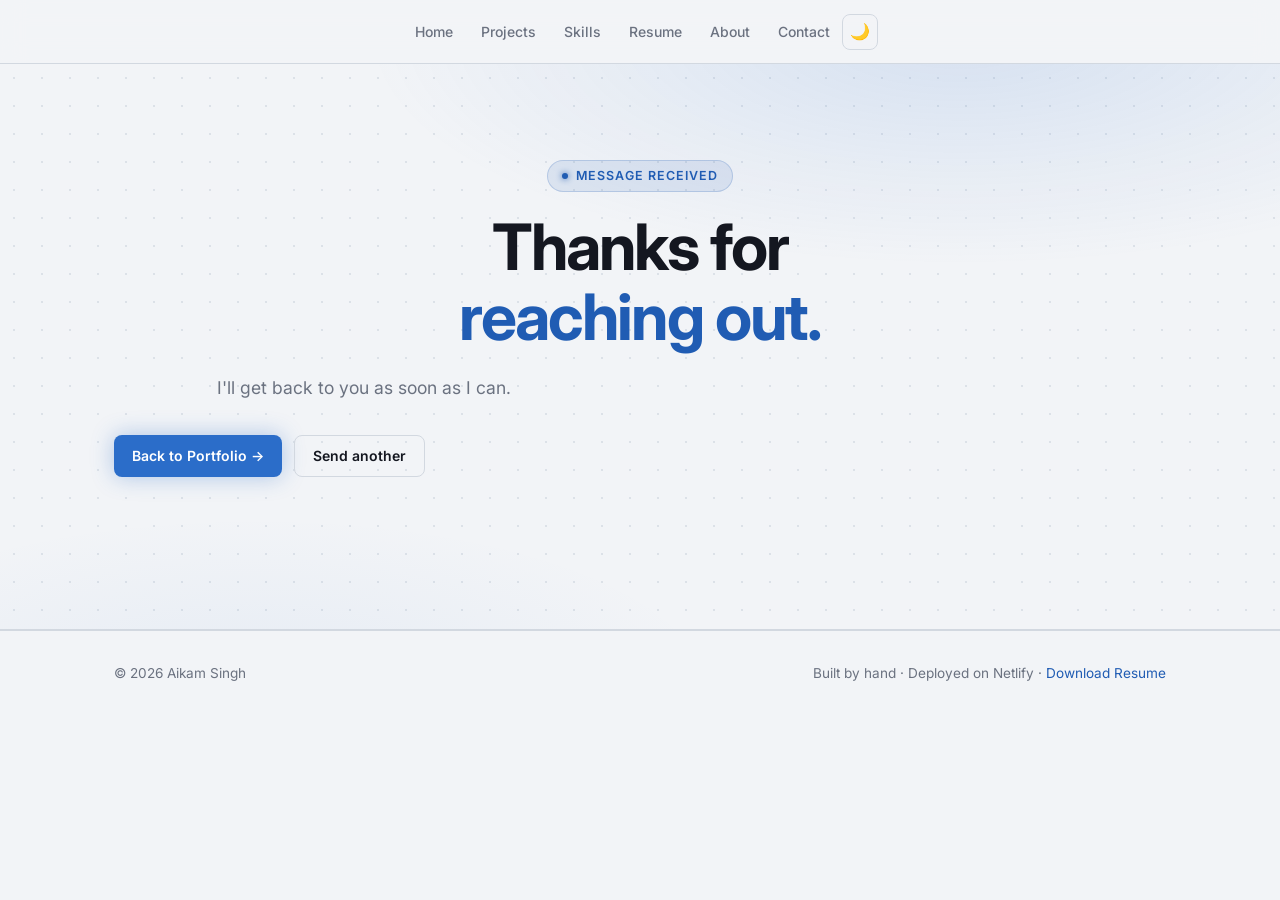
==== success.html @ bea861e4 "updated messaging and steering wheel project tab" ====
<!DOCTYPE html>
<html lang="en" data-theme="light">
<head>
  <meta charset="UTF-8" />
  <meta name="viewport" content="width=device-width, initial-scale=1.0" />
  <title>Message Sent — Aikam</title>
  <link rel="preconnect" href="https://fonts.googleapis.com" />
  <link rel="preconnect" href="https://fonts.gstatic.com" crossorigin />
  <link href="https://fonts.googleapis.com/css2?family=Inter:wght@400;500;600;700&display=swap" rel="stylesheet" />
  <link rel="stylesheet" href="style.css" />
</head>
<body>

<!-- ── Nav ───────────────────────────────────────────────────── -->
<nav>
  <div class="container nav-inner">
    <ul class="nav-links">
      <li><a href="/#home">Home</a></li>
      <li><a href="/#projects">Projects</a></li>
      <li><a href="/#skills">Skills</a></li>
      <li><a href="/#resume">Resume</a></li>
      <li><a href="/#about">About</a></li>
      <li><a href="/#contact">Contact</a></li>
    </ul>

    <div class="nav-actions">
      <button class="btn-theme" id="theme-toggle" aria-label="Toggle theme">🌙</button>
      <button class="hamburger" id="hamburger" aria-label="Menu" aria-expanded="false">
        <span></span><span></span><span></span>
      </button>
    </div>
  </div>
</nav>

<!-- Mobile menu -->
<div class="mobile-menu" id="mobile-menu">
  <a href="/#home">Home</a>
  <a href="/#projects">Projects</a>
  <a href="/#skills">Skills</a>
  <a href="/#resume">Resume</a>
  <a href="/#about">About</a>
  <a href="/#contact">Contact</a>
</div>

<!-- ── Success ────────────────────────────────────────────────── -->
<section id="home">
  <div class="hero-bg-grid" aria-hidden="true"></div>
  <div class="hero-glow" aria-hidden="true"></div>

  <div class="container">
    <div class="hero-grid" style="grid-template-columns: 1fr;">
      <div class="hero-text" style="text-align: center; align-items: center;">
        <div class="hero-tag">
          <span class="hero-tag-dot" aria-hidden="true"></span>
          Message received
        </div>
        <h1>Thanks for<br><span class="name">reaching out.</span></h1>
        <p class="hero-desc">I'll get back to you as soon as I can.</p>
        <div class="hero-cta">
          <a href="/" class="btn btn-primary btn-glow">Back to Portfolio →</a>
          <a href="/#contact" class="btn btn-outline">Send another</a>
        </div>
      </div>
    </div>
  </div>
</section>

<!-- ── Footer ─────────────────────────────────────────────────── -->
<footer>
  <div class="container footer-inner">
    <p>© 2026 Aikam Singh</p>
    <p>Built by hand · Deployed on Netlify · <a href="assets/Aikam_Resume.pdf" download class="footer-link">Download Resume</a></p>
  </div>
</footer>

<script src="main.js"></script>
</body>
</html>
---- style.css ----
/* ── Reset & Base ─────────────────────────────────────────────── */
*, *::before, *::after { box-sizing: border-box; margin: 0; padding: 0; }

/* Midnight + Blue — default dark theme */
:root {
  --bg:        #0E1116;
  --bg-alt:    #13171F;
  --surface:   #181C24;
  --border:    #252A35;
  --text:      #F4F4F5;
  --text-muted:#9DA5B0;
  --accent:    #2B6DC9;
  --accent-lt: #387EE0;
  --accent-fg: #0E1116;
  --nav-h:     64px;
  --radius:    12px;
  --shadow:    0 2px 24px rgba(0,0,0,.5);
  --transition:200ms ease;
}

/* Light mode — cool off-white to stay on-brand */
[data-theme="light"] {
  --bg:        #F2F4F7;
  --bg-alt:    #E5E9EF;
  --surface:   #FFFFFF;
  --border:    #D2D8E0;
  --text:      #141720;
  --text-muted:#6B7280;
  --accent:    #2B6DC9;
  --accent-lt: #205CB3;
  --accent-fg: #FFFFFF;
  --shadow:    0 2px 20px rgba(0,0,0,.08);
}

html { scroll-behavior: smooth; }

body {
  font-family: 'Inter', -apple-system, BlinkMacSystemFont, 'Segoe UI', sans-serif;
  background: var(--bg);
  color: var(--text);
  line-height: 1.6;
  transition: background var(--transition), color var(--transition);
}

img { max-width: 100%; display: block; }
a { color: inherit; text-decoration: none; }

/* ── Typography ───────────────────────────────────────────────── */
h1 { font-size: clamp(2.4rem, 6vw, 4rem); font-weight: 700; line-height: 1.1; letter-spacing: -.03em; }
h2 { font-size: clamp(1.6rem, 4vw, 2.4rem); font-weight: 700; letter-spacing: -.02em; }
h3 { font-size: 1.2rem; font-weight: 600; }
p  { color: var(--text-muted); font-size: 1rem; }

/* ── Layout helpers ───────────────────────────────────────────── */
.container { max-width: 1100px; margin: 0 auto; padding: 0 24px; }
section { padding: 96px 0; }

/* ── Cursor glow (desktop only) ───────────────────────────────── */
.cursor-glow {
  position: fixed; top: 0; left: 0;
  width: 700px; height: 700px;
  border-radius: 50%;
  transform: translate(calc(var(--cx, -9999px) - 50%), calc(var(--cy, -9999px) - 50%));
  background: radial-gradient(circle,
    color-mix(in srgb, var(--accent-lt) 5%, transparent) 0%,
    transparent 65%);
  pointer-events: none; z-index: 1;
  will-change: transform;
}
@media (pointer: coarse) { .cursor-glow { display: none; } }

/* ── Nav ──────────────────────────────────────────────────────── */
nav {
  position: sticky; top: 0; z-index: 100;
  background: color-mix(in srgb, var(--bg) 85%, transparent);
  backdrop-filter: blur(12px);
  -webkit-backdrop-filter: blur(12px);
  border-bottom: 1px solid var(--border);
  height: var(--nav-h);
  transition: background var(--transition), border-color var(--transition);
}

.nav-inner {
  display: flex; align-items: center; justify-content: center;
  height: 100%;
}

.nav-logo {
  font-size: 1rem; font-weight: 700; letter-spacing: -.02em;
  color: var(--text);
}
.nav-logo span { color: var(--accent-lt); }

.nav-links {
  display: flex; align-items: center; gap: 4px;
  list-style: none;
}
.nav-links a {
  font-size: .875rem; font-weight: 500; padding: 6px 12px;
  border-radius: 8px; color: var(--text-muted);
  transition: color var(--transition), background var(--transition);
}
.nav-links a:hover, .nav-links a.active {
  color: var(--text); background: var(--bg-alt);
}

.nav-actions { display: flex; align-items: center; gap: 8px; }

.btn-theme {
  background: none; border: 1px solid var(--border);
  border-radius: 8px; width: 36px; height: 36px;
  cursor: pointer; display: grid; place-items: center;
  color: var(--text-muted); transition: all var(--transition);
  font-size: 1rem;
}
.btn-theme:hover { background: var(--bg-alt); color: var(--text); }

.btn {
  display: inline-flex; align-items: center; gap: 6px;
  font-size: .875rem; font-weight: 600; padding: 9px 18px;
  border-radius: 8px; cursor: pointer;
  transition: all .2s ease;
  border: none; font-family: inherit;
}
.btn-primary {
  background: var(--accent); color: var(--accent-fg);
}
[data-theme="light"] .btn-primary { color: #ffffff; }
.btn-primary:hover { opacity: .88; transform: translateY(-1px); }
.btn-outline {
  background: transparent; color: var(--text);
  border: 1px solid var(--border);
}
.btn-outline:hover { background: var(--bg-alt); transform: translateY(-1px); }

/* Glowing primary CTA */
.btn-glow {
  box-shadow: 0 0 22px color-mix(in srgb, var(--accent) 35%, transparent);
}
.btn-glow:hover {
  box-shadow: 0 0 36px color-mix(in srgb, var(--accent) 55%, transparent);
}

.hamburger {
  display: none; flex-direction: column; gap: 5px;
  background: none; border: none; cursor: pointer; padding: 4px;
}
.hamburger span {
  display: block; width: 22px; height: 2px;
  background: var(--text); border-radius: 2px;
  transition: transform .2s, opacity .2s;
}

/* Mobile nav */
.mobile-menu {
  display: none; position: fixed; inset: var(--nav-h) 0 0 0;
  background: var(--bg); border-top: 1px solid var(--border);
  padding: 24px; flex-direction: column; gap: 8px; z-index: 99;
}
.mobile-menu.open { display: flex; }
.mobile-menu a {
  padding: 12px 16px; border-radius: 8px; font-weight: 500;
  color: var(--text-muted);
}
.mobile-menu a:hover { background: var(--bg-alt); color: var(--text); }

/* ── Hero ─────────────────────────────────────────────────────── */
#home {
  position: relative;
  overflow: hidden;
  padding: 96px 0 112px;
  border-bottom: 1px solid var(--border);
}

/* Dot grid — PCB-inspired */
.hero-bg-grid {
  position: absolute; inset: 0;
  background-image: radial-gradient(
    circle,
    color-mix(in srgb, var(--border) 70%, transparent) 1px,
    transparent 1px
  );
  background-size: 28px 28px;
  pointer-events: none;
}

/* Ambient glow */
.hero-glow {
  position: absolute; inset: 0;
  background:
    radial-gradient(ellipse 80% 70% at 75% -5%,
      color-mix(in srgb, var(--accent) 14%, transparent), transparent 58%),
    radial-gradient(ellipse 60% 50% at 20% 110%,
      color-mix(in srgb, var(--accent) 6%, transparent), transparent 60%);
  pointer-events: none;
  animation: glow-breathe 8s ease-in-out infinite;
}
@keyframes glow-breathe {
  0%, 100% { opacity: 1; }
  50%       { opacity: .6; }
}

.hero-grid {
  display: grid;
  grid-template-columns: 1fr 320px;
  gap: 80px; align-items: center;
  position: relative; z-index: 2;
}

/* Hero text — stagger on page load via CSS animation */
@keyframes hero-in {
  from { opacity: 0; transform: translateY(16px); }
  to   { opacity: 1; transform: none; }
}

.hero-text > *:nth-child(1) { animation: hero-in .5s  .08s ease both; }
.hero-text > *:nth-child(2) { animation: hero-in .55s .18s ease both; }
.hero-text > *:nth-child(3) { animation: hero-in .55s .28s ease both; }
.hero-text > *:nth-child(4) { animation: hero-in .55s .38s ease both; }
.hero-text > *:nth-child(5) { animation: hero-in .55s .48s ease both; }

.hero-photo-wrap { animation: hero-in .6s .28s ease both; }

.hero-tag {
  display: inline-flex; align-items: center; gap: 8px;
  font-size: .78rem; font-weight: 600; letter-spacing: .08em; text-transform: uppercase;
  color: var(--accent-lt);
  background: color-mix(in srgb, var(--accent-lt) 10%, transparent);
  border: 1px solid color-mix(in srgb, var(--accent-lt) 20%, transparent);
  padding: 5px 14px; border-radius: 100px; margin-bottom: 20px;
}
.hero-tag-dot {
  width: 6px; height: 6px; border-radius: 50%;
  background: var(--accent-lt);
  box-shadow: 0 0 6px var(--accent-lt);
  animation: dot-pulse 2s ease-in-out infinite;
  flex-shrink: 0;
}
@keyframes dot-pulse {
  0%, 100% { opacity: 1; box-shadow: 0 0 6px var(--accent-lt); }
  50%       { opacity: .5; box-shadow: 0 0 12px var(--accent-lt); }
}

.hero-text h1 { margin-bottom: 20px; }
.hero-text h1 .name { display: block; color: var(--accent-lt); }

.hero-desc { font-size: 1.1rem; max-width: 500px; margin-bottom: 32px; line-height: 1.7; }

.hero-cta { display: flex; flex-wrap: wrap; gap: 12px; margin-bottom: 40px; }

.hero-links { display: flex; gap: 20px; }
.hero-link {
  font-size: .875rem; font-weight: 500; color: var(--text-muted);
  display: flex; align-items: center; gap: 7px;
  border-bottom: 1px solid transparent;
  transition: color var(--transition), border-color var(--transition);
  padding-bottom: 2px;
}
.hero-link:hover { color: var(--text); border-color: var(--text); }

/* Hero photo */
.hero-photo-wrap { position: relative; }

.hero-photo {
  position: relative; z-index: 1;
  border-radius: var(--radius);
  overflow: hidden;
}
.hero-photo img {
  width: 100%; aspect-ratio: 3/4; object-fit: cover;
  border-radius: var(--radius);
  box-shadow: 0 0 0 1px var(--border), var(--shadow);
  transition: transform .4s ease;
}
.hero-photo-wrap:hover .hero-photo img { transform: scale(1.02); }

/* Decorative offset ring */
.hero-photo-ring {
  position: absolute;
  inset: 14px -14px -14px 14px;
  border: 2px solid color-mix(in srgb, var(--accent-lt) 28%, transparent);
  border-radius: var(--radius);
  z-index: 0;
  pointer-events: none;
}


/* ── Section header ───────────────────────────────────────────── */
.section-header { margin-bottom: 56px; }
.section-header h2 { margin-bottom: 12px; }
.section-header p { max-width: 520px; font-size: 1.05rem; }

.section-label {
  font-size: .72rem; font-weight: 700; letter-spacing: .11em; text-transform: uppercase;
  color: var(--accent-lt); margin-bottom: 12px; display: block;
}

/* ── Projects ─────────────────────────────────────────────────── */
#projects { background: var(--bg-alt); }

.projects-grid {
  display: grid;
  grid-template-columns: repeat(auto-fill, minmax(320px, 1fr));
  gap: 24px;
}

.project-card {
  background: var(--surface); border: 1px solid var(--border);
  border-radius: var(--radius); overflow: hidden;
  box-shadow: var(--shadow);
  transition: transform .25s ease, box-shadow .25s ease, border-color .25s ease;
  display: flex; flex-direction: column;
}
.project-card:hover {
  transform: translateY(-6px);
  box-shadow: 0 24px 60px rgba(0,0,0,.3);
  border-color: color-mix(in srgb, var(--accent-lt) 28%, var(--border));
}
[data-theme="light"] .project-card:hover { box-shadow: 0 12px 40px rgba(0,0,0,.12); }

.project-img {
  aspect-ratio: 16/9; overflow: hidden;
  background: var(--bg-alt);
  position: relative;
}
.project-img img {
  width: 100%; height: 100%; object-fit: cover;
  transition: transform .45s ease;
}
.project-card:hover .project-img img { transform: scale(1.05); }

/* Overlay gradient for depth */
.project-img-overlay {
  position: absolute; inset: 0;
  background: linear-gradient(to bottom, transparent 55%, rgba(0,0,0,.35));
  opacity: 0; transition: opacity .3s ease;
  pointer-events: none;
}
.project-card:hover .project-img-overlay { opacity: 1; }

.project-img-placeholder {
  width: 100%; height: 100%;
  display: grid; place-items: center;
  color: var(--text-muted);
}

.project-body { padding: 24px; flex: 1; display: flex; flex-direction: column; }
.project-meta {
  display: flex; align-items: center; justify-content: space-between;
  margin-bottom: 10px;
}

.tag {
  font-size: .68rem; font-weight: 700; letter-spacing: .06em; text-transform: uppercase;
  padding: 3px 9px; border-radius: 4px;
  background: color-mix(in srgb, var(--accent-lt) 12%, transparent);
  color: var(--accent-lt);
}
.tag-wip { background: color-mix(in srgb, #f59e0b 12%, transparent); color: #f59e0b; }
[data-theme="light"] .tag-wip { color: #d97706; }

.project-body h3 { font-size: 1.15rem; margin-bottom: 8px; }
.project-body p { font-size: .9rem; flex: 1; margin-bottom: 20px; }

.project-footer { display: flex; align-items: center; justify-content: space-between; }
.project-chips { display: flex; flex-wrap: wrap; gap: 6px; }
.chip {
  font-size: .68rem; font-weight: 500; padding: 3px 9px;
  border: 1px solid var(--border); border-radius: 4px;
  color: var(--text-muted);
  transition: border-color .2s, color .2s;
}
.project-card:hover .chip {
  border-color: color-mix(in srgb, var(--accent-lt) 25%, var(--border));
}

.project-arrow {
  font-size: 1rem; color: var(--text-muted);
  transition: transform .2s, color .2s;
}
.project-card:hover .project-arrow { transform: translate(3px,-3px); color: var(--accent-lt); }

/* ── Skills ───────────────────────────────────────────────────── */
#skills { background: var(--bg); }

.skills-categories { display: flex; flex-direction: column; gap: 48px; }

.skill-cat-block {}

.skill-cat-label {
  font-size: .7rem; font-weight: 700; letter-spacing: .1em; text-transform: uppercase;
  color: var(--text-muted); margin-bottom: 16px; display: block;
}

/* Icon grid */
.skill-icon-grid {
  display: grid;
  grid-template-columns: repeat(auto-fill, minmax(90px, 1fr));
  gap: 10px;
}

.skill-icon-card {
  display: flex; flex-direction: column; align-items: center;
  gap: 10px; padding: 18px 10px 14px;
  background: var(--surface); border: 1px solid var(--border);
  border-radius: 12px; text-align: center; cursor: default;
  transition: transform .2s ease, box-shadow .2s ease, border-color .2s ease;
}
.skill-icon-card:hover {
  transform: translateY(-4px);
  box-shadow: 0 10px 28px rgba(0,0,0,.22);
  border-color: color-mix(in srgb, var(--accent-lt) 32%, var(--border));
}

/* devicon <i> font icons */
.skill-icon-card i {
  font-size: 2.1rem;
  line-height: 1;
  display: block;
  transition: transform .2s ease;
}
.skill-icon-card:hover i { transform: scale(1.1); }

/* Unreal Engine is monochrome — invert in dark mode */
.skill-icon-ue {
  color: var(--text);
}

/* Custom inline SVG icons */
.skill-svg {
  width: 34px; height: 34px;
  color: var(--text-muted);
  transition: color .2s ease, transform .2s ease;
  flex-shrink: 0;
}
.skill-icon-card:hover .skill-svg {
  color: var(--accent-lt);
  transform: scale(1.1);
}

.skill-icon-card span {
  font-size: .7rem; font-weight: 600; color: var(--text-muted);
  letter-spacing: .01em; line-height: 1.2;
  transition: color .2s;
}
.skill-icon-card:hover span { color: var(--text); }

/* ── Resume — compact card ────────────────────────────────────── */
#resume { background: var(--bg-alt); padding: 64px 0; }

.resume-compact {
  display: flex; align-items: center; justify-content: space-between;
  gap: 40px; padding: 40px 48px;
  background: var(--surface); border: 1px solid var(--border);
  border-radius: 16px; box-shadow: var(--shadow);
  transition: border-color var(--transition), box-shadow var(--transition);
}
.resume-compact:hover {
  border-color: color-mix(in srgb, var(--accent-lt) 25%, var(--border));
  box-shadow: 0 8px 40px rgba(0,0,0,.2);
}

.resume-compact-left .section-label { margin-bottom: 8px; }
.resume-compact-left h2 { font-size: clamp(1.4rem, 3vw, 1.9rem); margin-bottom: 8px; }
.resume-compact-left p { font-size: .9rem; }

.resume-compact-right {
  display: flex; gap: 12px; flex-shrink: 0; flex-wrap: wrap; justify-content: flex-end;
}

/* ── About ────────────────────────────────────────────────────── */
#about { background: var(--bg); }

.about-grid {
  display: grid; grid-template-columns: 1fr 1fr; gap: 80px; align-items: center;
}
.about-photo img {
  width: 100%; border-radius: var(--radius);
  box-shadow: var(--shadow); object-fit: cover;
  transition: transform .4s ease;
}
.about-photo:hover img { transform: scale(1.01); }

.about-text h2 { margin-bottom: 16px; }
.about-text p { margin-bottom: 16px; line-height: 1.75; }

.about-badges {
  display: flex; flex-wrap: wrap; gap: 10px; margin-top: 28px;
}
.about-badge {
  font-size: .8rem; font-weight: 600;
  padding: 7px 16px; border-radius: 100px;
  background: var(--bg-alt);
  border: 1px solid var(--border);
  color: var(--text-muted);
  transition: all .2s ease;
}
.about-badge:hover {
  border-color: color-mix(in srgb, var(--accent-lt) 30%, var(--border));
  color: var(--text);
}

/* ── Contact ──────────────────────────────────────────────────── */
#contact { background: var(--bg-alt); }
.contact-wrapper { max-width: 640px; }
.contact-links { display: flex; flex-direction: column; gap: 16px; }
.contact-link {
  display: flex; align-items: center; gap: 16px;
  padding: 20px 24px; background: var(--surface);
  border: 1px solid var(--border); border-radius: var(--radius);
  box-shadow: var(--shadow); transition: all var(--transition);
}
.contact-link:hover { border-color: var(--accent-lt); transform: translateX(4px); }
.contact-link-icon {
  width: 44px; height: 44px; border-radius: 10px; display: grid; place-items: center;
  background: color-mix(in srgb, var(--accent-lt) 10%, transparent);
  font-size: 1.2rem; flex-shrink: 0;
}
.contact-link-text span {
  display: block; font-size: .72rem; font-weight: 700; letter-spacing: .06em;
  text-transform: uppercase; color: var(--text-muted); margin-bottom: 2px;
}
.contact-link-text strong { font-size: .95rem; color: var(--text); }

/* ── Footer ───────────────────────────────────────────────────── */
footer { border-top: 1px solid var(--border); padding: 32px 0; }
.footer-inner { display: flex; align-items: center; justify-content: space-between; }
footer p { font-size: .85rem; }

/* ── Scroll animations ────────────────────────────────────────── */
.fade-in {
  opacity: 0; transform: translateY(22px);
  transition: opacity .55s ease, transform .55s ease;
}
.fade-in.visible { opacity: 1; transform: none; }

/* ── Responsive ───────────────────────────────────────────────── */
@media (max-width: 900px) {
  .resume-compact { flex-direction: column; align-items: flex-start; padding: 32px; }
  .resume-compact-right { justify-content: flex-start; }
}

@media (max-width: 768px) {
  section { padding: 64px 0; }
  .nav-links, .nav-actions .btn { display: none; }
  .hamburger { display: flex; }

  #home { padding: 72px 0 88px; }

  .hero-grid { grid-template-columns: 1fr; gap: 48px; }
  .hero-photo-wrap { order: -1; max-width: 280px; margin: 0 auto; }
  .hero-photo img { aspect-ratio: 4/3; }
  .hero-float-badge { display: none; }

  .about-grid { grid-template-columns: 1fr; gap: 40px; }

  .footer-inner { flex-direction: column; gap: 8px; text-align: center; }
}

@media (max-width: 480px) {
  .projects-grid { grid-template-columns: 1fr; }
  .hero-cta { flex-direction: column; }
  .hero-cta .btn { justify-content: center; }
  .resume-compact-right { flex-direction: column; width: 100%; }
  .resume-compact-right .btn { justify-content: center; }
}

/* ── Reduced motion ───────────────────────────────────────────── */
@media (prefers-reduced-motion: reduce) {
  *, *::before, *::after {
    animation-duration: .01ms !important;
    animation-iteration-count: 1 !important;
    transition-duration: .01ms !important;
  }
  html { scroll-behavior: auto; }
  .cursor-glow { display: none; }
}

/* ── Utility ──────────────────────────────────────────────────── */
.btn-nav        { font-size: .8rem; padding: 7px 14px; }
.btn-full       { width: 100%; justify-content: center; }
.btn-full-mb    { width: 100%; justify-content: center; margin-bottom: 12px; }
.footer-link    { color: var(--accent-lt); }
.footer-link-muted { font-size: .85rem; color: var(--text-muted); }
.footer-nav     { display: flex; gap: 16px; align-items: center; }
.project-date   { font-size: .8rem; color: var(--text-muted); }
.container-narrow { max-width: 720px; }
.results-note   { margin-top: 16px; }

/* ─────────────────────────────────────────────────────────────── */
/* PROJECT PAGE STYLES — preserved unchanged                       */
/* ─────────────────────────────────────────────────────────────── */

/* ── Project page layout ──────────────────────────────────────── */
.project-hero { padding: 64px 0 0; border-bottom: 1px solid var(--border); }
.project-hero--pad { padding-bottom: 64px; }
.project-hero .hero-tag { margin-bottom: 16px; }
.project-hero-text { max-width: 720px; margin-bottom: 56px; }

.back-link {
  display: inline-flex; align-items: center; gap: 8px;
  font-size: .875rem; font-weight: 500; color: var(--text-muted);
  margin-bottom: 32px; transition: color var(--transition);
}
.back-link:hover { color: var(--accent-lt); }

.project-hero h1 { margin-bottom: 20px; font-size: clamp(2rem, 5vw, 3.2rem); }
.lead { font-size: 1.1rem; color: var(--text-muted); max-width: 680px; margin-bottom: 32px; }

.meta-strip { display: flex; flex-wrap: wrap; gap: 32px; }
.meta-strip--sep {
  margin-bottom: 48px; padding-bottom: 48px;
  border-bottom: 1px solid var(--border);
}
.meta-item span {
  display: block; font-size: .7rem; font-weight: 700; letter-spacing: .08em;
  text-transform: uppercase; color: var(--text-muted); margin-bottom: 4px;
}
.meta-item strong { font-size: .95rem; }

.hero-image-grid { display: grid; grid-template-columns: 2fr 1fr; gap: 12px; }
.hero-image-grid img {
  width: 100%; height: 100%; object-fit: cover;
  border-radius: var(--radius) var(--radius) 0 0;
}
.hero-image-grid img:first-child { border-radius: var(--radius) 0 0 0; }
.hero-image-grid img:last-child  { border-radius: 0 var(--radius) 0 0; }
.hero-image-full img {
  width: 100%; height: 480px; object-fit: cover;
  border-radius: var(--radius) var(--radius) 0 0;
  display: block;
}
.hero-image-container { padding-left: 24px; padding-right: 0; max-width: 1100px; }

/* ── Case study body ──────────────────────────────────────────── */
.case-study { padding: 80px 0; }
.case-study-inner {
  max-width: 740px;
  margin: 0 auto;
}
.case-body { min-width: 0; }

.section-block { margin-bottom: 64px; }
.section-block h2 {
  font-size: 1.5rem; margin-bottom: 16px;
  padding-bottom: 12px; border-bottom: 1px solid var(--border);
}
.section-block p { margin-bottom: 16px; }
.section-block p:last-child { margin-bottom: 0; }

.callout {
  background: color-mix(in srgb, var(--accent-lt) 8%, transparent);
  border-left: 3px solid var(--accent-lt);
  border-radius: 0 8px 8px 0; padding: 16px 20px; margin: 24px 0;
}
.callout p { color: var(--text); font-size: .9rem; margin: 0; }

.image-block { margin: 32px 0; }
.image-block img { width: 100%; border-radius: var(--radius); border: 1px solid var(--border); }
.image-block figcaption { font-size: .8rem; color: var(--text-muted); margin-top: 10px; text-align: center; }

.image-row { display: grid; grid-template-columns: 1fr 1fr; gap: 12px; margin: 32px 0; }
.image-row figure img {
  width: 100%; border-radius: var(--radius);
  border: 1px solid var(--border); object-fit: cover;
}
.image-row figcaption { font-size: .8rem; color: var(--text-muted); margin-top: 8px; text-align: center; }

.spec-list {
  list-style: none; display: flex; flex-direction: column;
  border: 1px solid var(--border); border-radius: var(--radius);
  overflow: hidden; margin: 24px 0;
}
.spec-list li {
  display: flex; justify-content: space-between; align-items: center;
  padding: 12px 16px; font-size: .9rem; border-bottom: 1px solid var(--border);
}
.spec-list li:last-child { border-bottom: none; }
.spec-list li:nth-child(even) { background: var(--bg-alt); }
.spec-list li span:first-child { color: var(--text-muted); }
.spec-list li span:last-child  { font-weight: 600; }

.challenge-card {
  background: var(--surface); border: 1px solid var(--border);
  border-radius: var(--radius); padding: 20px 24px; margin-bottom: 16px;
}
.challenge-card h4 { font-size: .9rem; margin-bottom: 8px; color: var(--text); }
.challenge-card p  { font-size: .875rem; margin: 0; }

.sidebar-card {
  background: var(--surface); border: 1px solid var(--border);
  border-radius: var(--radius); padding: 24px;
  margin-bottom: 20px; box-shadow: var(--shadow);
}
.sidebar-card h4 {
  font-size: .7rem; font-weight: 700; letter-spacing: .08em;
  text-transform: uppercase; color: var(--text-muted); margin-bottom: 16px;
}
.sidebar-tags { display: flex; flex-wrap: wrap; gap: 8px; }
.sidebar-card ul { list-style: none; display: flex; flex-direction: column; gap: 8px; }
.sidebar-card ul li { font-size: .875rem; color: var(--text-muted); padding-left: 12px; position: relative; }
.sidebar-card ul li::before { content: '→'; position: absolute; left: 0; color: var(--accent-lt); }

.toc { list-style: none; display: flex; flex-direction: column; gap: 4px; }
.toc a {
  display: block; font-size: .85rem; padding: 6px 0;
  color: var(--text-muted); border-bottom: 1px solid var(--border);
  transition: color var(--transition);
}
.toc a:last-child { border-bottom: none; }
.toc a:hover { color: var(--accent-lt); }

.results-grid { display: grid; grid-template-columns: 1fr 1fr; gap: 16px; margin: 24px 0; }
.result-stat {
  background: var(--bg-alt); border: 1px solid var(--border);
  border-radius: var(--radius); padding: 20px;
}
.result-stat .number {
  font-size: 2rem; font-weight: 700; color: var(--accent-lt);
  letter-spacing: -.02em; display: block; margin-bottom: 4px;
}
.result-stat p { font-size: .85rem; margin: 0; }

/* ── WIP banner ───────────────────────────────────────────────── */
.wip-banner {
  background: color-mix(in srgb, #f59e0b 12%, transparent);
  border: 1px solid color-mix(in srgb, #f59e0b 30%, transparent);
  border-radius: 12px; padding: 20px 24px; margin: 48px 0;
  display: flex; gap: 16px; align-items: flex-start;
}
.wip-banner-icon { font-size: 1.5rem; flex-shrink: 0; }
.wip-banner h3 { font-size: 1rem; color: #d97706; margin-bottom: 6px; }
[data-theme="dark"] .wip-banner h3 { color: #f59e0b; }
.wip-banner p { font-size: .9rem; margin: 0; }

.content-section { padding: 80px 0; }
.content-section h2 {
  font-size: 1.5rem; margin-bottom: 16px;
  padding-bottom: 12px; border-bottom: 1px solid var(--border);
}
.content-section p { margin-bottom: 16px; }

.placeholder-img {
  width: 100%; aspect-ratio: 16/9;
  background: var(--bg-alt); border: 1px dashed var(--border);
  border-radius: 12px; display: grid; place-items: center;
  color: var(--text-muted); font-size: 3rem; margin: 32px 0;
}

/* ── Contact form ─────────────────────────────────────────────── */
.contact-form {
  max-width: 560px;
  display: flex; flex-direction: column; gap: 20px;
  margin-bottom: 40px;
}
.form-honeypot { display: none; }
.form-row { display: flex; flex-direction: column; gap: 6px; }
.form-label {
  font-size: .75rem; font-weight: 700; letter-spacing: .08em;
  text-transform: uppercase; color: var(--text-muted);
}
.form-input,
.form-textarea {
  background: var(--surface); border: 1px solid var(--border);
  border-radius: 8px; padding: 12px 16px;
  font-family: inherit; font-size: .95rem; color: var(--text);
  width: 100%; transition: border-color var(--transition);
}
.form-input:focus,
.form-textarea:focus { outline: none; border-color: var(--accent-lt); }
.form-textarea { resize: vertical; min-height: 120px; }
.form-submit { align-self: flex-start; }
.form-status {
  font-size: .875rem; padding: 10px 16px;
  border-radius: 8px; display: none;
}
.form-status.visible { display: block; }
.form-status--ok  { color: #4ade80; background: rgba(74,222,128,.08); }
.form-status--err { color: #f87171; background: rgba(248,113,113,.08); }

.contact-social-links { display: flex; flex-direction: column; gap: 12px; }
.contact-social-links .contact-link { padding: 16px 20px; }

/* ── Project pages — responsive ───────────────────────────────── */
@media (max-width: 900px) {
  .hero-image-grid { grid-template-columns: 1fr; }
  .hero-image-grid img { border-radius: 0; }
  .hero-image-grid img:first-child { border-radius: var(--radius) var(--radius) 0 0; }
  .hero-image-grid img:last-child  { display: none; }
  .results-grid { grid-template-columns: 1fr 1fr; }
  .image-row { grid-template-columns: 1fr; }
}
@media (max-width: 480px) {
  .results-grid { grid-template-columns: 1fr; }
  .meta-strip { gap: 20px; }
}

/* ── Lightbox ──────────────────────────────────────────────────── */
.lightbox-trigger {
  cursor: zoom-in;
  transition: opacity 0.15s;
}
.lightbox-trigger:hover { opacity: 0.88; }

.lightbox-overlay {
  position: fixed; inset: 0; z-index: 1000;
  background: rgba(0, 0, 0, 0.88);
  display: flex; align-items: center; justify-content: center;
  padding: 24px;
  opacity: 0; pointer-events: none;
  transition: opacity 0.2s ease;
}
.lightbox-overlay.open {
  opacity: 1; pointer-events: auto;
}
.lightbox-overlay img {
  max-width: 100%; max-height: 90vh;
  object-fit: contain;
  border-radius: var(--radius);
  box-shadow: 0 24px 80px rgba(0,0,0,0.6);
  transform: scale(0.95);
  transition: transform 0.2s ease;
}
.lightbox-overlay.open img { transform: scale(1); }

.lightbox-close {
  position: absolute; top: 20px; right: 24px;
  background: none; border: none;
  color: #fff; font-size: 1.8rem; line-height: 1;
  cursor: pointer; opacity: 0.7;
  transition: opacity 0.15s;
}
.lightbox-close:hover { opacity: 1; }
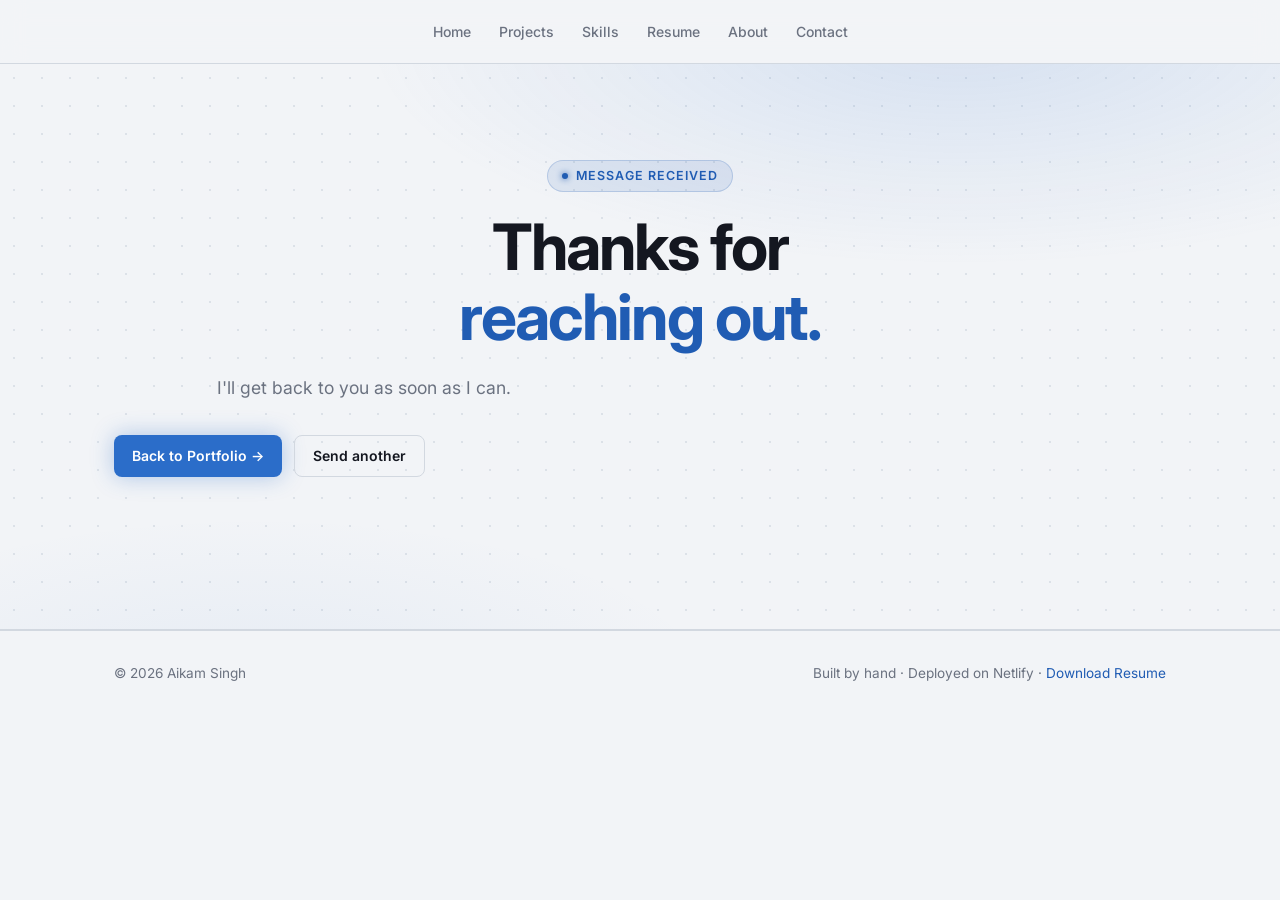
==== commit 7a07b7c7: "removed light/mode dark mode function" ====
--- a/success.html
+++ b/success.html
@@ -24,8 +24,7 @@
     </ul>
 
     <div class="nav-actions">
-      <button class="btn-theme" id="theme-toggle" aria-label="Toggle theme">🌙</button>
-      <button class="hamburger" id="hamburger" aria-label="Menu" aria-expanded="false">
+<button class="hamburger" id="hamburger" aria-label="Menu" aria-expanded="false">
         <span></span><span></span><span></span>
       </button>
     </div>
--- a/style.css
+++ b/style.css
@@ -412,19 +412,6 @@
   border-color: color-mix(in srgb, var(--accent-lt) 32%, var(--border));
 }
 
-/* devicon <i> font icons */
-.skill-icon-card i {
-  font-size: 2.1rem;
-  line-height: 1;
-  display: block;
-  transition: transform .2s ease;
-}
-.skill-icon-card:hover i { transform: scale(1.1); }
-
-/* Unreal Engine is monochrome — invert in dark mode */
-.skill-icon-ue {
-  color: var(--text);
-}
 
 /* Custom inline SVG icons */
 .skill-svg {
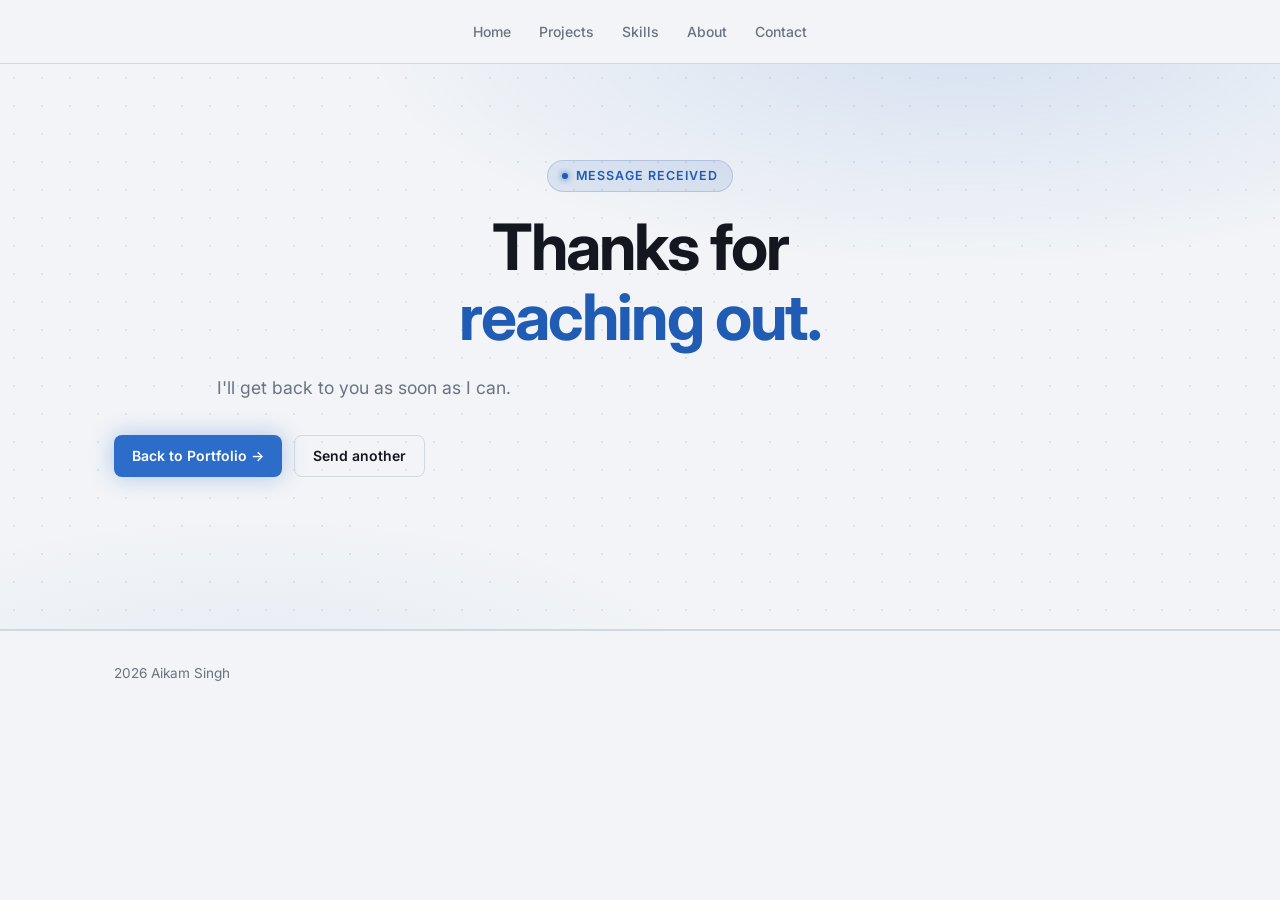
==== commit bb55e824: "updated security stuff" ====
--- a/success.html
+++ b/success.html
@@ -1,77 +1,77 @@
 <!DOCTYPE html>
 <html lang="en" data-theme="light">
+
 <head>
   <meta charset="UTF-8" />
   <meta name="viewport" content="width=device-width, initial-scale=1.0" />
-  <title>Message Sent — Aikam</title>
+  <title>Message Sent</title>
   <link rel="preconnect" href="https://fonts.googleapis.com" />
   <link rel="preconnect" href="https://fonts.gstatic.com" crossorigin />
   <link href="https://fonts.googleapis.com/css2?family=Inter:wght@400;500;600;700&display=swap" rel="stylesheet" />
   <link rel="stylesheet" href="style.css" />
 </head>
+
 <body>
 
-<!-- ── Nav ───────────────────────────────────────────────────── -->
-<nav>
-  <div class="container nav-inner">
-    <ul class="nav-links">
-      <li><a href="/#home">Home</a></li>
-      <li><a href="/#projects">Projects</a></li>
-      <li><a href="/#skills">Skills</a></li>
-      <li><a href="/#resume">Resume</a></li>
-      <li><a href="/#about">About</a></li>
-      <li><a href="/#contact">Contact</a></li>
-    </ul>
+  <!-- ── Nav ───────────────────────────────────────────────────── -->
+  <nav>
+    <div class="container nav-inner">
+      <ul class="nav-links">
+        <li><a href="/#home">Home</a></li>
+        <li><a href="/#projects">Projects</a></li>
+        <li><a href="/#skills">Skills</a></li>
+        <li><a href="/#about">About</a></li>
+        <li><a href="/#contact">Contact</a></li>
+      </ul>
 
-    <div class="nav-actions">
-<button class="hamburger" id="hamburger" aria-label="Menu" aria-expanded="false">
-        <span></span><span></span><span></span>
-      </button>
+      <div class="nav-actions">
+        <button class="hamburger" id="hamburger" aria-label="Menu" aria-expanded="false">
+          <span></span><span></span><span></span>
+        </button>
+      </div>
     </div>
+  </nav>
+
+  <!-- Mobile menu -->
+  <div class="mobile-menu" id="mobile-menu">
+    <a href="/#home">Home</a>
+    <a href="/#projects">Projects</a>
+    <a href="/#skills">Skills</a>
+    <a href="/#about">About</a>
+    <a href="/#contact">Contact</a>
   </div>
-</nav>
 
-<!-- Mobile menu -->
-<div class="mobile-menu" id="mobile-menu">
-  <a href="/#home">Home</a>
-  <a href="/#projects">Projects</a>
-  <a href="/#skills">Skills</a>
-  <a href="/#resume">Resume</a>
-  <a href="/#about">About</a>
-  <a href="/#contact">Contact</a>
-</div>
+  <!-- ── Success ────────────────────────────────────────────────── -->
+  <section id="home">
+    <div class="hero-bg-grid" aria-hidden="true"></div>
+    <div class="hero-glow" aria-hidden="true"></div>
 
-<!-- ── Success ────────────────────────────────────────────────── -->
-<section id="home">
-  <div class="hero-bg-grid" aria-hidden="true"></div>
-  <div class="hero-glow" aria-hidden="true"></div>
-
-  <div class="container">
-    <div class="hero-grid" style="grid-template-columns: 1fr;">
-      <div class="hero-text" style="text-align: center; align-items: center;">
-        <div class="hero-tag">
-          <span class="hero-tag-dot" aria-hidden="true"></span>
-          Message received
-        </div>
-        <h1>Thanks for<br><span class="name">reaching out.</span></h1>
-        <p class="hero-desc">I'll get back to you as soon as I can.</p>
-        <div class="hero-cta">
-          <a href="/" class="btn btn-primary btn-glow">Back to Portfolio →</a>
-          <a href="/#contact" class="btn btn-outline">Send another</a>
+    <div class="container">
+      <div class="hero-grid hero-single-col">
+        <div class="hero-text hero-text-centered">
+          <div class="hero-tag">
+            <span class="hero-tag-dot" aria-hidden="true"></span>
+            Message received
+          </div>
+          <h1>Thanks for<br><span class="name">reaching out.</span></h1>
+          <p class="hero-desc">I'll get back to you as soon as I can.</p>
+          <div class="hero-cta">
+            <a href="/" class="btn btn-primary btn-glow">Back to Portfolio →</a>
+            <a href="/#contact" class="btn btn-outline">Send another</a>
+          </div>
         </div>
       </div>
     </div>
-  </div>
-</section>
+  </section>
 
-<!-- ── Footer ─────────────────────────────────────────────────── -->
-<footer>
-  <div class="container footer-inner">
-    <p>© 2026 Aikam Singh</p>
-    <p>Built by hand · Deployed on Netlify · <a href="assets/Aikam_Resume.pdf" download class="footer-link">Download Resume</a></p>
-  </div>
-</footer>
+  <!-- ── Footer ─────────────────────────────────────────────────── -->
+  <footer>
+    <div class="container footer-inner">
+      <p>2026 Aikam Singh</p>
+    </div>
+  </footer>
 
-<script src="main.js"></script>
+  <script src="main.js"></script>
 </body>
-</html>
+
+</html>
--- a/style.css
+++ b/style.css
@@ -818,3 +818,8 @@
   transition: opacity 0.15s;
 }
 .lightbox-close:hover { opacity: 1; }
+
+/* ── Utility classes (replace inline styles for CSP compliance) ── */
+.hero-single-col { grid-template-columns: 1fr; }
+.hero-text-centered { text-align: center; align-items: center; }
+.sidebar-tags-spaced { margin: 1rem 0 1.5rem; }
